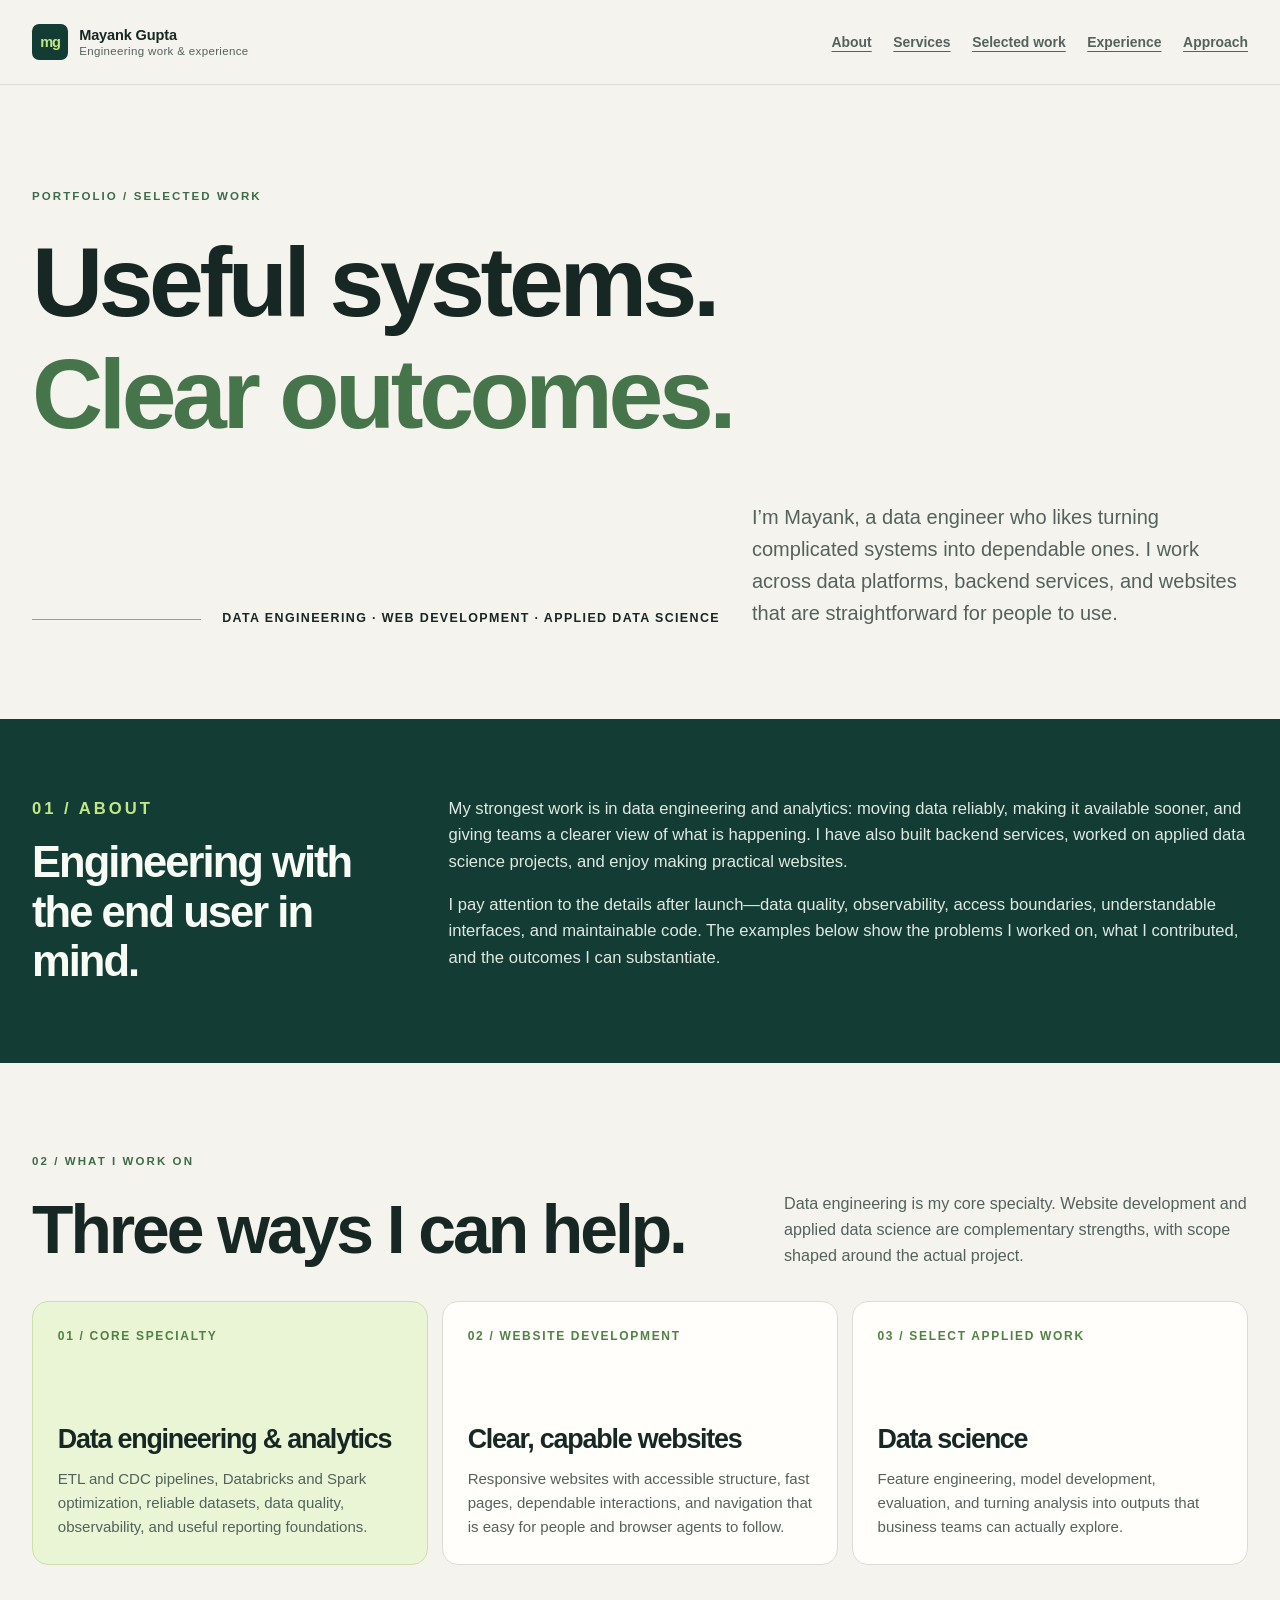
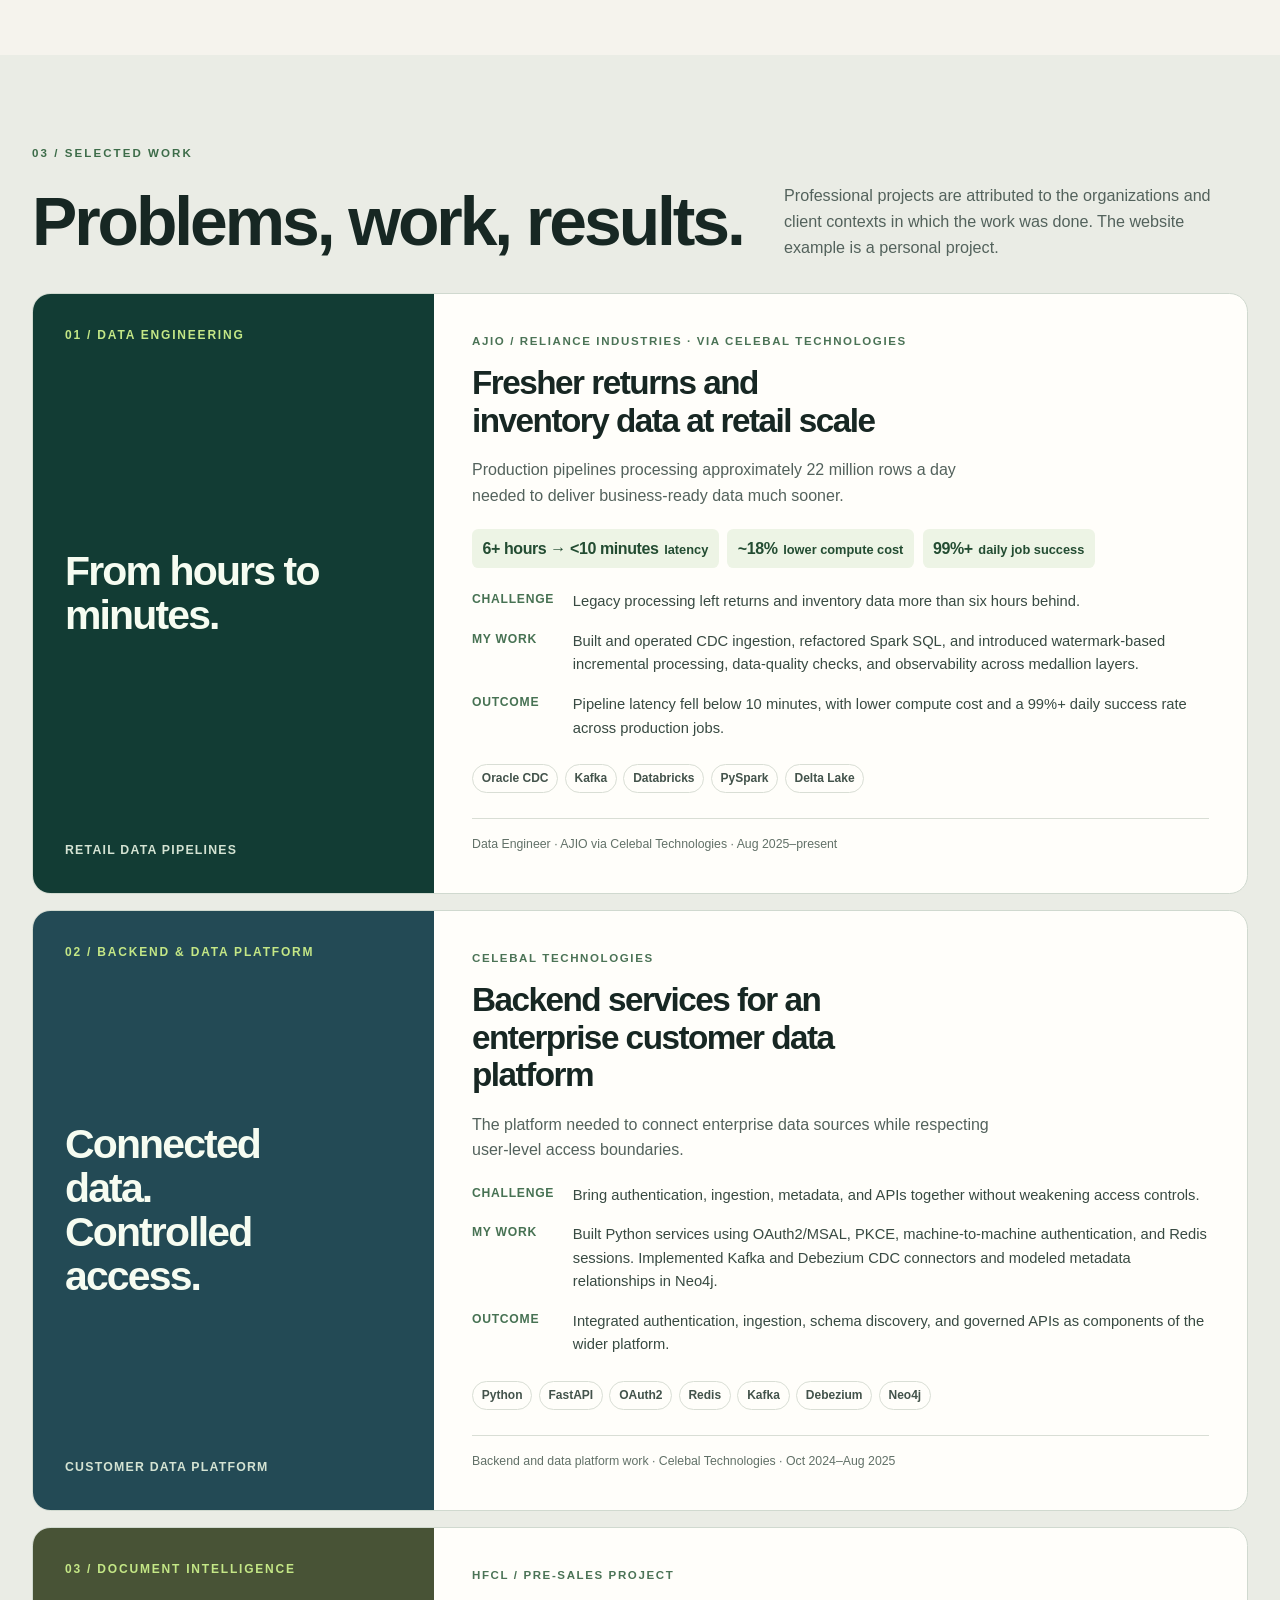
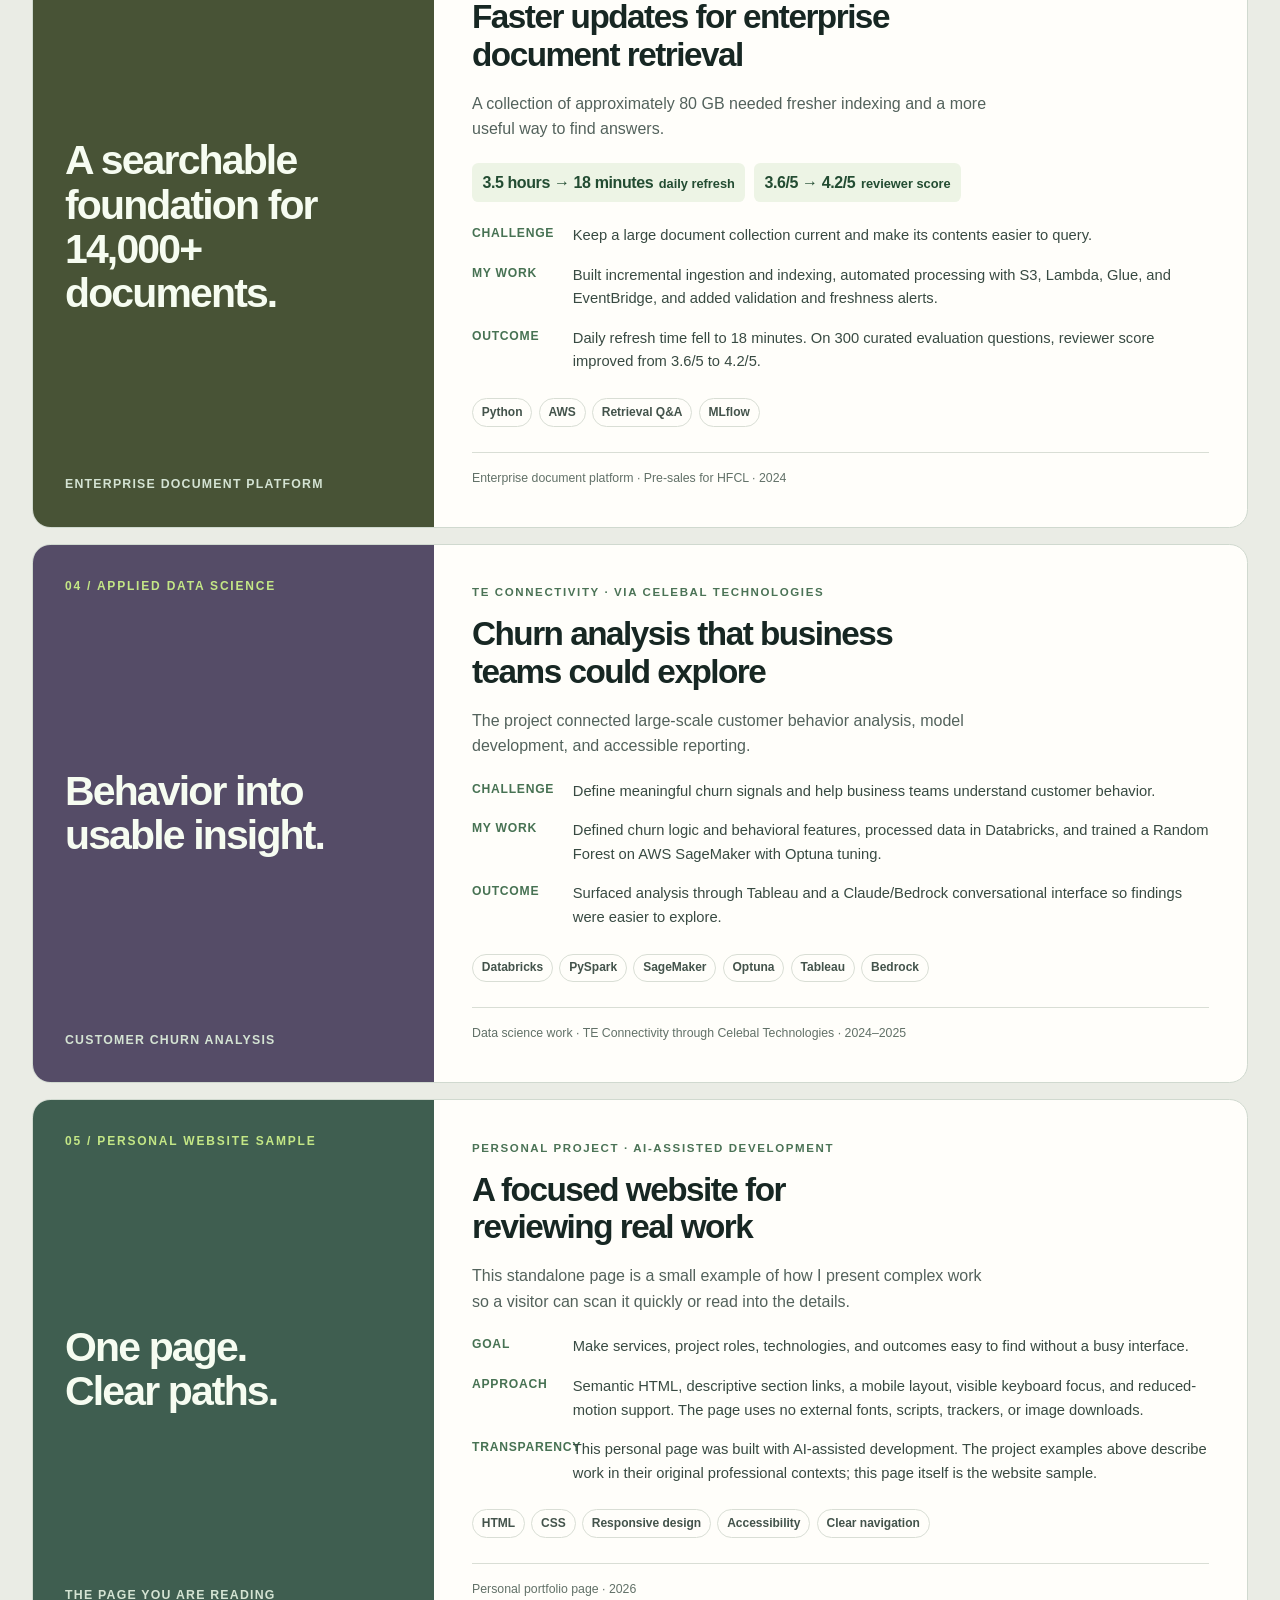
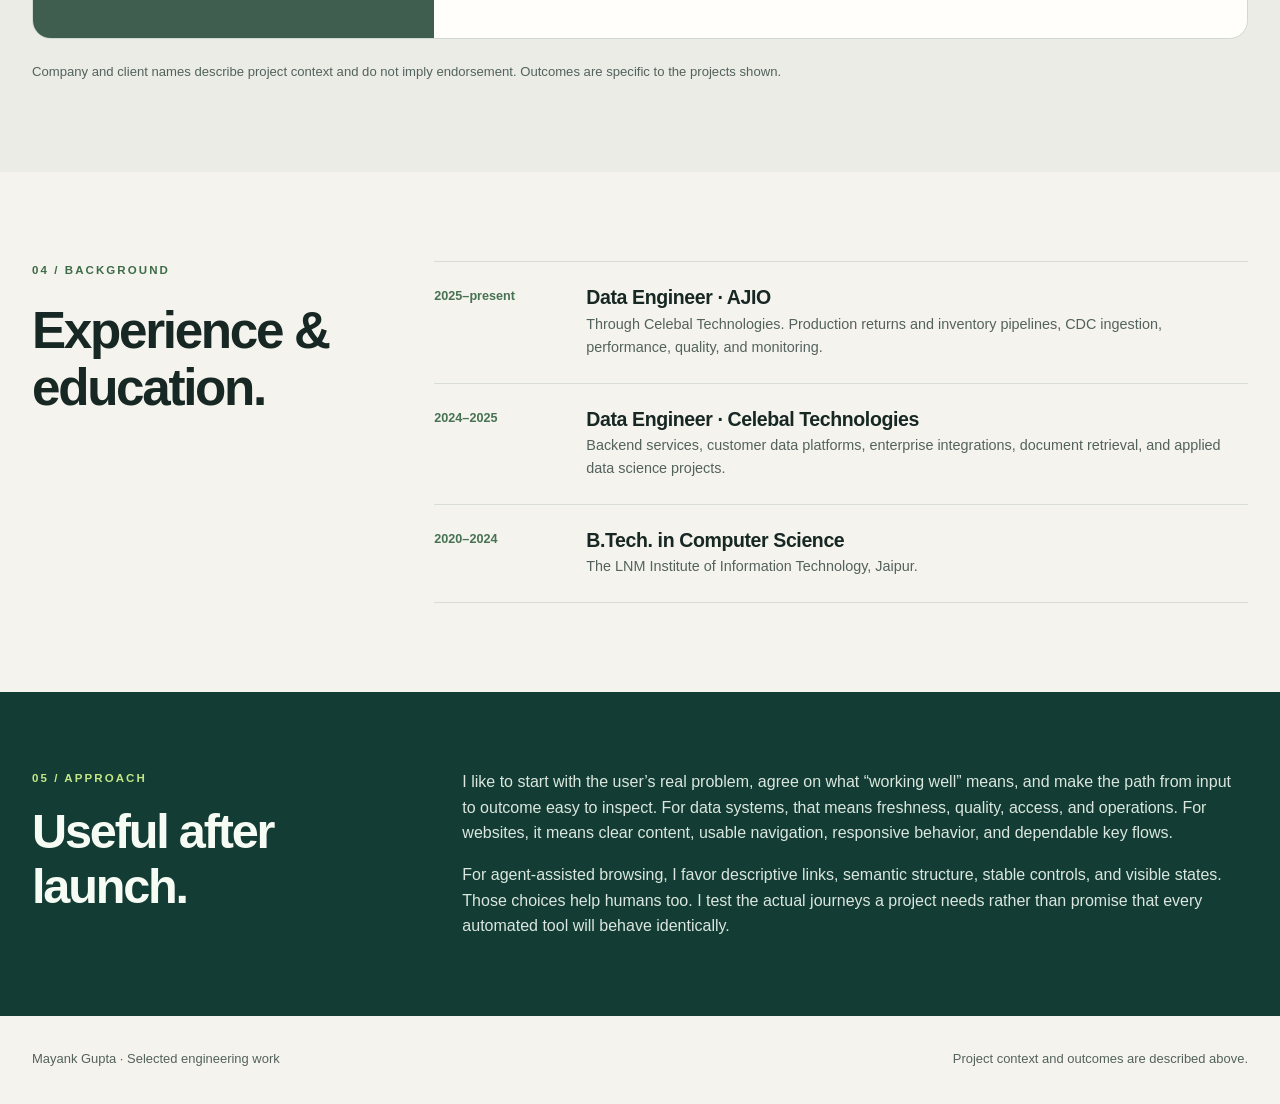
==== upwork-samples.html @ 921f652b "Add contact-free portfolio page for Upwork" ====
<!doctype html>
<html lang="en">
<head>
  <meta charset="utf-8">
  <meta name="viewport" content="width=device-width, initial-scale=1">
  <meta name="color-scheme" content="light">
  <meta name="description" content="Selected data engineering, backend, analytics, data science, and website work by Mayank Gupta. Read the project challenges, contributions, and outcomes.">
  <title>Mayank Gupta — Selected Work</title>
  <style>
    :root {
      color-scheme: light;
      --paper: #f5f3ed;
      --surface: #fffefa;
      --ink: #172723;
      --muted: #53625c;
      --line: #d9ded5;
      --dark: #123c34;
      --accent: #c4e786;
      --accent-soft: #e9f5d5;
      --measure: 76rem;
    }
    *, *::before, *::after { box-sizing: border-box; }
    html { scroll-behavior: smooth; }
    body { margin: 0; background: var(--paper); color: var(--ink); font-family: -apple-system, BlinkMacSystemFont, "Segoe UI", Arial, sans-serif; line-height: 1.6; }
    a { color: inherit; }
    a:focus-visible, summary:focus-visible { outline: 3px solid #5f8625; outline-offset: 4px; border-radius: 3px; }
    ::selection { background: var(--accent); color: var(--ink); }
    .skip-link { position: absolute; z-index: 20; left: 1rem; top: -5rem; padding: .6rem 1rem; background: var(--accent); color: var(--ink); font-weight: 700; }
    .skip-link:focus { top: 1rem; }
    .wrap { width: min(calc(100% - 3rem), var(--measure)); margin-inline: auto; }
    .site-header { border-bottom: 1px solid var(--line); background: var(--paper); }
    .header-inner { min-height: 5.25rem; display: flex; align-items: center; justify-content: space-between; gap: 1.5rem; }
    .wordmark { display: inline-flex; align-items: center; gap: .7rem; font-size: .91rem; line-height: 1.25; font-weight: 750; letter-spacing: -.01em; text-decoration: none; }
    .monogram { display: grid; place-items: center; width: 2.25rem; height: 2.25rem; border-radius: .45rem; background: var(--dark); color: var(--accent); font-size: .91rem; letter-spacing: -.08em; }
    .wordmark small { display: block; font-size: .72rem; font-weight: 500; letter-spacing: .03em; color: var(--muted); }
    nav { display: flex; flex-wrap: wrap; justify-content: flex-end; gap: .25rem 1.35rem; }
    nav a { padding: .45rem 0; color: var(--muted); font-size: .87rem; font-weight: 650; text-decoration-thickness: .07em; text-underline-offset: .3em; }
    nav a:hover { color: var(--dark); }
    .hero { padding-block: clamp(4rem, 8vw, 7.5rem) clamp(3.5rem, 7vw, 6rem); }
    .eyebrow { margin: 0 0 1.35rem; color: #3d6c49; font-size: .72rem; font-weight: 800; letter-spacing: .18em; text-transform: uppercase; }
    h1, h2, h3 { line-height: 1.13; letter-spacing: -.045em; }
    h1 { max-width: 14ch; margin: 0; font-size: clamp(3rem, 7.7vw, 6.9rem); font-weight: 760; }
    .hero h1 em { color: #47754b; font-style: normal; }
    .hero-bottom { display: grid; grid-template-columns: 1fr minmax(16rem, 31rem); align-items: end; gap: 2rem; margin-top: 3.2rem; }
    .hero-bottom p { max-width: 31rem; margin: 0; color: var(--muted); font-size: clamp(1.05rem, 1.75vw, 1.25rem); }
    .hero-index { display: flex; align-items: center; gap: 1.3rem; font-size: .78rem; font-weight: 750; letter-spacing: .11em; text-transform: uppercase; }
    .hero-index::before { content: ""; flex: 1; height: 1px; background: #92a399; }
    .profile-band { background: var(--dark); color: #f9fbf5; }
    .profile-grid { display: grid; grid-template-columns: minmax(12rem, .85fr) 2fr; gap: clamp(2rem, 6vw, 6rem); padding-block: clamp(3rem, 6vw, 5.3rem); }
    .profile-grid .eyebrow { color: var(--accent); }
    .profile-grid h2 { margin: 0; font-size: clamp(2rem, 3.4vw, 3.2rem); }
    .profile-grid p { max-width: 50rem; margin: 0 0 1rem; color: #e0e9e1; font-size: 1.04rem; }
    .profile-grid p:last-child { margin-bottom: 0; }
    .section { padding-block: clamp(4.25rem, 7vw, 7rem); }
    .section-heading { display: grid; grid-template-columns: 1fr minmax(14rem, 29rem); align-items: end; gap: 1.5rem; margin-bottom: 2rem; }
    .section-heading h2 { margin: 0; font-size: clamp(2.5rem, 5.3vw, 4.7rem); }
    .section-heading > p { margin: 0; color: var(--muted); font-size: 1.01rem; }
    .offer-grid { display: grid; grid-template-columns: repeat(3, 1fr); gap: .85rem; }
    .offer { min-height: 16.5rem; display: flex; flex-direction: column; padding: 1.55rem; border: 1px solid var(--line); border-radius: 1rem; background: var(--surface); }
    .offer:first-child { background: var(--accent-soft); border-color: #cbdfaf; }
    .offer .number { color: #518044; font-size: .75rem; font-weight: 800; letter-spacing: .14em; }
    .offer h3 { margin: auto 0 .8rem; font-size: clamp(1.45rem, 2.1vw, 2rem); }
    .offer p { margin: 0; color: var(--muted); font-size: .94rem; }
    .work-section { background: #eaece5; }
    .case-list { display: grid; gap: 1rem; }
    .case { display: grid; grid-template-columns: minmax(14rem, 33%) 1fr; overflow: hidden; border: 1px solid #d0d9cf; border-radius: 1.15rem; background: var(--surface); }
    .case-visual { min-height: 22rem; display: flex; flex-direction: column; justify-content: space-between; padding: clamp(1.35rem, 2.5vw, 2.4rem); background: var(--dark); color: #f6fcf1; }
    .case:nth-child(2) .case-visual { background: #234a55; }
    .case:nth-child(3) .case-visual { background: #485336; }
    .case:nth-child(4) .case-visual { background: #554c67; }
    .case:nth-child(5) .case-visual { background: #3f5e50; }
    .case-visual .case-no { color: var(--accent); font-size: .75rem; font-weight: 800; letter-spacing: .15em; }
    .case-visual strong { display: block; max-width: 12ch; font-size: clamp(2.05rem, 3.2vw, 3.4rem); line-height: 1.08; letter-spacing: -.045em; }
    .case-visual .visual-caption { color: #d4e3d3; font-size: .77rem; font-weight: 700; letter-spacing: .1em; text-transform: uppercase; }
    .case-body { padding: clamp(1.5rem, 3vw, 3rem); }
    .case-type { margin: 0 0 .85rem; color: #4b7356; font-size: .72rem; font-weight: 800; letter-spacing: .14em; text-transform: uppercase; }
    .case h3 { max-width: 23ch; margin: 0 0 1.1rem; font-size: clamp(1.7rem, 2.6vw, 2.55rem); }
    .case-lede { max-width: 59ch; margin: 0 0 1.3rem; color: var(--muted); font-size: 1rem; }
    .metrics { display: flex; flex-wrap: wrap; gap: .55rem; margin-bottom: 1.4rem; }
    .metric { display: inline-flex; align-items: baseline; gap: .35rem; padding: .42rem .65rem; border-radius: .4rem; background: #edf4e5; color: #234c32; font-size: .8rem; font-weight: 650; }
    .metric b { font-size: 1rem; letter-spacing: -.025em; }
    .case-facts { display: grid; gap: 1rem; margin: 0; }
    .case-facts div { display: grid; grid-template-columns: 5.5rem 1fr; gap: .8rem; }
    .case-facts dt { color: #477253; font-size: .76rem; font-weight: 800; letter-spacing: .06em; text-transform: uppercase; }
    .case-facts dd { margin: 0; color: #384a42; font-size: .92rem; }
    .tags { display: flex; flex-wrap: wrap; gap: .4rem; margin-top: 1.5rem; }
    .tags span { padding: .24rem .55rem; border: 1px solid var(--line); border-radius: 100rem; color: #43534b; font-size: .75rem; font-weight: 650; }
    .attribution { margin: 1.55rem 0 0; padding-top: 1rem; border-top: 1px solid var(--line); color: #627168; font-size: .77rem; }
    .work-note { margin: 1.4rem 0 0; color: var(--muted); font-size: .82rem; }
    .experience { display: grid; grid-template-columns: minmax(14rem, .8fr) 2fr; gap: clamp(2rem, 6vw, 6rem); }
    .experience h2 { margin: 0; font-size: clamp(2.4rem, 4vw, 4rem); }
    .timeline { border-top: 1px solid var(--line); }
    .role { display: grid; grid-template-columns: 8.5rem 1fr; gap: 1rem; padding: 1.5rem 0; border-bottom: 1px solid var(--line); }
    .role time { color: #477253; font-size: .79rem; font-weight: 800; }
    .role h3 { margin: 0 0 .25rem; font-size: 1.22rem; letter-spacing: -.02em; }
    .role p { margin: 0; color: var(--muted); font-size: .9rem; }
    .method-band { padding-block: clamp(3.4rem, 6vw, 5rem); background: var(--dark); color: #f6fbf4; }
    .method-grid { display: grid; grid-template-columns: minmax(14rem, .9fr) 2fr; gap: clamp(2rem, 6vw, 6rem); }
    .method-band .eyebrow { color: var(--accent); }
    .method-band h2 { margin: 0; font-size: clamp(2.25rem, 3.8vw, 3.7rem); }
    .method-band p { margin: 0 0 1rem; color: #dbe7de; }
    .method-band p:last-child { margin-bottom: 0; }
    footer { padding-block: 2.1rem; color: var(--muted); font-size: .81rem; }
    .footer-inner { display: flex; flex-wrap: wrap; justify-content: space-between; gap: .6rem 2rem; }
    footer p { margin: 0; }
    @media (max-width: 760px) {
      .header-inner { padding-block: 1rem; align-items: flex-start; flex-direction: column; }
      nav { justify-content: flex-start; }
      .hero-bottom, .profile-grid, .section-heading, .experience, .method-grid { grid-template-columns: 1fr; }
      .hero-bottom { margin-top: 2rem; }
      .hero-index { order: 2; }
      .offer-grid { grid-template-columns: 1fr; }
      .offer { min-height: 12rem; }
      .case { grid-template-columns: 1fr; }
      .case-visual { min-height: 13rem; }
      .case-visual strong { max-width: 20ch; }
    }
    @media (max-width: 430px) {
      .wrap { width: min(calc(100% - 2rem), var(--measure)); }
      .case-facts div, .role { grid-template-columns: 1fr; gap: .2rem; }
    }
    @media (prefers-reduced-motion: reduce) { html { scroll-behavior: auto; } }
  </style>
</head>
<body>
  <a class="skip-link" href="#main">Skip to content</a>
  <header class="site-header">
    <div class="wrap header-inner">
      <a class="wordmark" href="#top" aria-label="Mayank Gupta, top of page"><span class="monogram" aria-hidden="true">mg</span><span>Mayank Gupta<small>Engineering work &amp; experience</small></span></a>
      <nav aria-label="Page sections">
        <a href="#about">About</a>
        <a href="#services">Services</a>
        <a href="#work">Selected work</a>
        <a href="#experience">Experience</a>
        <a href="#approach">Approach</a>
      </nav>
    </div>
  </header>

  <main id="main">
    <section class="hero wrap" id="top" aria-labelledby="page-title">
      <p class="eyebrow">Portfolio / selected work</p>
      <h1 id="page-title">Useful systems.<br><em>Clear outcomes.</em></h1>
      <div class="hero-bottom">
        <div class="hero-index">Data engineering · Web development · Applied data science</div>
        <p>I’m Mayank, a data engineer who likes turning complicated systems into dependable ones. I work across data platforms, backend services, and websites that are straightforward for people to use.</p>
      </div>
    </section>

    <section class="profile-band" id="about" aria-labelledby="about-title">
      <div class="wrap profile-grid">
        <div><p class="eyebrow">01 / About</p><h2 id="about-title">Engineering with the end user in mind.</h2></div>
        <div>
          <p>My strongest work is in data engineering and analytics: moving data reliably, making it available sooner, and giving teams a clearer view of what is happening. I have also built backend services, worked on applied data science projects, and enjoy making practical websites.</p>
          <p>I pay attention to the details after launch—data quality, observability, access boundaries, understandable interfaces, and maintainable code. The examples below show the problems I worked on, what I contributed, and the outcomes I can substantiate.</p>
        </div>
      </div>
    </section>

    <section class="section wrap" id="services" aria-labelledby="services-title">
      <div class="section-heading">
        <div><p class="eyebrow">02 / What I work on</p><h2 id="services-title">Three ways I can help.</h2></div>
        <p>Data engineering is my core specialty. Website development and applied data science are complementary strengths, with scope shaped around the actual project.</p>
      </div>
      <div class="offer-grid">
        <article class="offer"><span class="number">01 / CORE SPECIALTY</span><h3>Data engineering &amp; analytics</h3><p>ETL and CDC pipelines, Databricks and Spark optimization, reliable datasets, data quality, observability, and useful reporting foundations.</p></article>
        <article class="offer"><span class="number">02 / WEBSITE DEVELOPMENT</span><h3>Clear, capable websites</h3><p>Responsive websites with accessible structure, fast pages, dependable interactions, and navigation that is easy for people and browser agents to follow.</p></article>
        <article class="offer"><span class="number">03 / SELECT APPLIED WORK</span><h3>Data science</h3><p>Feature engineering, model development, evaluation, and turning analysis into outputs that business teams can actually explore.</p></article>
      </div>
    </section>

    <section class="section work-section" id="work" aria-labelledby="work-title">
      <div class="wrap">
        <div class="section-heading"><div><p class="eyebrow">03 / Selected work</p><h2 id="work-title">Problems, work, results.</h2></div><p>Professional projects are attributed to the organizations and client contexts in which the work was done. The website example is a personal project.</p></div>
        <div class="case-list">
          <article class="case" aria-labelledby="retail-title">
            <div class="case-visual"><span class="case-no">01 / DATA ENGINEERING</span><strong>From hours to minutes.</strong><span class="visual-caption">Retail data pipelines</span></div>
            <div class="case-body">
              <p class="case-type">AJIO / Reliance Industries · via Celebal Technologies</p>
              <h3 id="retail-title">Fresher returns and inventory data at retail scale</h3>
              <p class="case-lede">Production pipelines processing approximately 22 million rows a day needed to deliver business-ready data much sooner.</p>
              <div class="metrics" aria-label="Reported project outcomes"><span class="metric"><b>6+ hours → &lt;10 minutes</b> latency</span><span class="metric"><b>~18%</b> lower compute cost</span><span class="metric"><b>99%+</b> daily job success</span></div>
              <dl class="case-facts">
                <div><dt>Challenge</dt><dd>Legacy processing left returns and inventory data more than six hours behind.</dd></div>
                <div><dt>My work</dt><dd>Built and operated CDC ingestion, refactored Spark SQL, and introduced watermark-based incremental processing, data-quality checks, and observability across medallion layers.</dd></div>
                <div><dt>Outcome</dt><dd>Pipeline latency fell below 10 minutes, with lower compute cost and a 99%+ daily success rate across production jobs.</dd></div>
              </dl>
              <div class="tags" aria-label="Technologies"><span>Oracle CDC</span><span>Kafka</span><span>Databricks</span><span>PySpark</span><span>Delta Lake</span></div>
              <p class="attribution">Data Engineer · AJIO via Celebal Technologies · Aug 2025–present</p>
            </div>
          </article>

          <article class="case" aria-labelledby="cdp-title">
            <div class="case-visual"><span class="case-no">02 / BACKEND &amp; DATA PLATFORM</span><strong>Connected data. Controlled access.</strong><span class="visual-caption">Customer data platform</span></div>
            <div class="case-body">
              <p class="case-type">Celebal Technologies</p>
              <h3 id="cdp-title">Backend services for an enterprise customer data platform</h3>
              <p class="case-lede">The platform needed to connect enterprise data sources while respecting user-level access boundaries.</p>
              <dl class="case-facts">
                <div><dt>Challenge</dt><dd>Bring authentication, ingestion, metadata, and APIs together without weakening access controls.</dd></div>
                <div><dt>My work</dt><dd>Built Python services using OAuth2/MSAL, PKCE, machine-to-machine authentication, and Redis sessions. Implemented Kafka and Debezium CDC connectors and modeled metadata relationships in Neo4j.</dd></div>
                <div><dt>Outcome</dt><dd>Integrated authentication, ingestion, schema discovery, and governed APIs as components of the wider platform.</dd></div>
              </dl>
              <div class="tags" aria-label="Technologies"><span>Python</span><span>FastAPI</span><span>OAuth2</span><span>Redis</span><span>Kafka</span><span>Debezium</span><span>Neo4j</span></div>
              <p class="attribution">Backend and data platform work · Celebal Technologies · Oct 2024–Aug 2025</p>
            </div>
          </article>

          <article class="case" aria-labelledby="docs-title">
            <div class="case-visual"><span class="case-no">03 / DOCUMENT INTELLIGENCE</span><strong>A searchable foundation for 14,000+ documents.</strong><span class="visual-caption">Enterprise document platform</span></div>
            <div class="case-body">
              <p class="case-type">HFCL / pre-sales project</p>
              <h3 id="docs-title">Faster updates for enterprise document retrieval</h3>
              <p class="case-lede">A collection of approximately 80 GB needed fresher indexing and a more useful way to find answers.</p>
              <div class="metrics" aria-label="Reported project outcomes"><span class="metric"><b>3.5 hours → 18 minutes</b> daily refresh</span><span class="metric"><b>3.6/5 → 4.2/5</b> reviewer score</span></div>
              <dl class="case-facts">
                <div><dt>Challenge</dt><dd>Keep a large document collection current and make its contents easier to query.</dd></div>
                <div><dt>My work</dt><dd>Built incremental ingestion and indexing, automated processing with S3, Lambda, Glue, and EventBridge, and added validation and freshness alerts.</dd></div>
                <div><dt>Outcome</dt><dd>Daily refresh time fell to 18 minutes. On 300 curated evaluation questions, reviewer score improved from 3.6/5 to 4.2/5.</dd></div>
              </dl>
              <div class="tags" aria-label="Technologies"><span>Python</span><span>AWS</span><span>Retrieval Q&amp;A</span><span>MLflow</span></div>
              <p class="attribution">Enterprise document platform · Pre-sales for HFCL · 2024</p>
            </div>
          </article>

          <article class="case" aria-labelledby="churn-title">
            <div class="case-visual"><span class="case-no">04 / APPLIED DATA SCIENCE</span><strong>Behavior into usable insight.</strong><span class="visual-caption">Customer churn analysis</span></div>
            <div class="case-body">
              <p class="case-type">TE Connectivity · via Celebal Technologies</p>
              <h3 id="churn-title">Churn analysis that business teams could explore</h3>
              <p class="case-lede">The project connected large-scale customer behavior analysis, model development, and accessible reporting.</p>
              <dl class="case-facts">
                <div><dt>Challenge</dt><dd>Define meaningful churn signals and help business teams understand customer behavior.</dd></div>
                <div><dt>My work</dt><dd>Defined churn logic and behavioral features, processed data in Databricks, and trained a Random Forest on AWS SageMaker with Optuna tuning.</dd></div>
                <div><dt>Outcome</dt><dd>Surfaced analysis through Tableau and a Claude/Bedrock conversational interface so findings were easier to explore.</dd></div>
              </dl>
              <div class="tags" aria-label="Technologies"><span>Databricks</span><span>PySpark</span><span>SageMaker</span><span>Optuna</span><span>Tableau</span><span>Bedrock</span></div>
              <p class="attribution">Data science work · TE Connectivity through Celebal Technologies · 2024–2025</p>
            </div>
          </article>

          <article class="case" aria-labelledby="site-title">
            <div class="case-visual"><span class="case-no">05 / PERSONAL WEBSITE SAMPLE</span><strong>One page. Clear paths.</strong><span class="visual-caption">The page you are reading</span></div>
            <div class="case-body">
              <p class="case-type">Personal project · AI-assisted development</p>
              <h3 id="site-title">A focused website for reviewing real work</h3>
              <p class="case-lede">This standalone page is a small example of how I present complex work so a visitor can scan it quickly or read into the details.</p>
              <dl class="case-facts">
                <div><dt>Goal</dt><dd>Make services, project roles, technologies, and outcomes easy to find without a busy interface.</dd></div>
                <div><dt>Approach</dt><dd>Semantic HTML, descriptive section links, a mobile layout, visible keyboard focus, and reduced-motion support. The page uses no external fonts, scripts, trackers, or image downloads.</dd></div>
                <div><dt>Transparency</dt><dd>This personal page was built with AI-assisted development. The project examples above describe work in their original professional contexts; this page itself is the website sample.</dd></div>
              </dl>
              <div class="tags" aria-label="Technologies and practices"><span>HTML</span><span>CSS</span><span>Responsive design</span><span>Accessibility</span><span>Clear navigation</span></div>
              <p class="attribution">Personal portfolio page · 2026</p>
            </div>
          </article>
        </div>
        <p class="work-note">Company and client names describe project context and do not imply endorsement. Outcomes are specific to the projects shown.</p>
      </div>
    </section>

    <section class="section wrap experience" id="experience" aria-labelledby="experience-title">
      <div><p class="eyebrow">04 / Background</p><h2 id="experience-title">Experience &amp; education.</h2></div>
      <div class="timeline">
        <article class="role"><time datetime="2025-08">2025–present</time><div><h3>Data Engineer · AJIO</h3><p>Through Celebal Technologies. Production returns and inventory pipelines, CDC ingestion, performance, quality, and monitoring.</p></div></article>
        <article class="role"><time datetime="2024-10">2024–2025</time><div><h3>Data Engineer · Celebal Technologies</h3><p>Backend services, customer data platforms, enterprise integrations, document retrieval, and applied data science projects.</p></div></article>
        <article class="role"><time datetime="2020">2020–2024</time><div><h3>B.Tech. in Computer Science</h3><p>The LNM Institute of Information Technology, Jaipur.</p></div></article>
      </div>
    </section>

    <section class="method-band" id="approach" aria-labelledby="approach-title">
      <div class="wrap method-grid">
        <div><p class="eyebrow">05 / Approach</p><h2 id="approach-title">Useful after launch.</h2></div>
        <div><p>I like to start with the user’s real problem, agree on what “working well” means, and make the path from input to outcome easy to inspect. For data systems, that means freshness, quality, access, and operations. For websites, it means clear content, usable navigation, responsive behavior, and dependable key flows.</p><p>For agent-assisted browsing, I favor descriptive links, semantic structure, stable controls, and visible states. Those choices help humans too. I test the actual journeys a project needs rather than promise that every automated tool will behave identically.</p></div>
      </div>
    </section>
  </main>

  <footer><div class="wrap footer-inner"><p>Mayank Gupta · Selected engineering work</p><p>Project context and outcomes are described above.</p></div></footer>
</body>
</html>
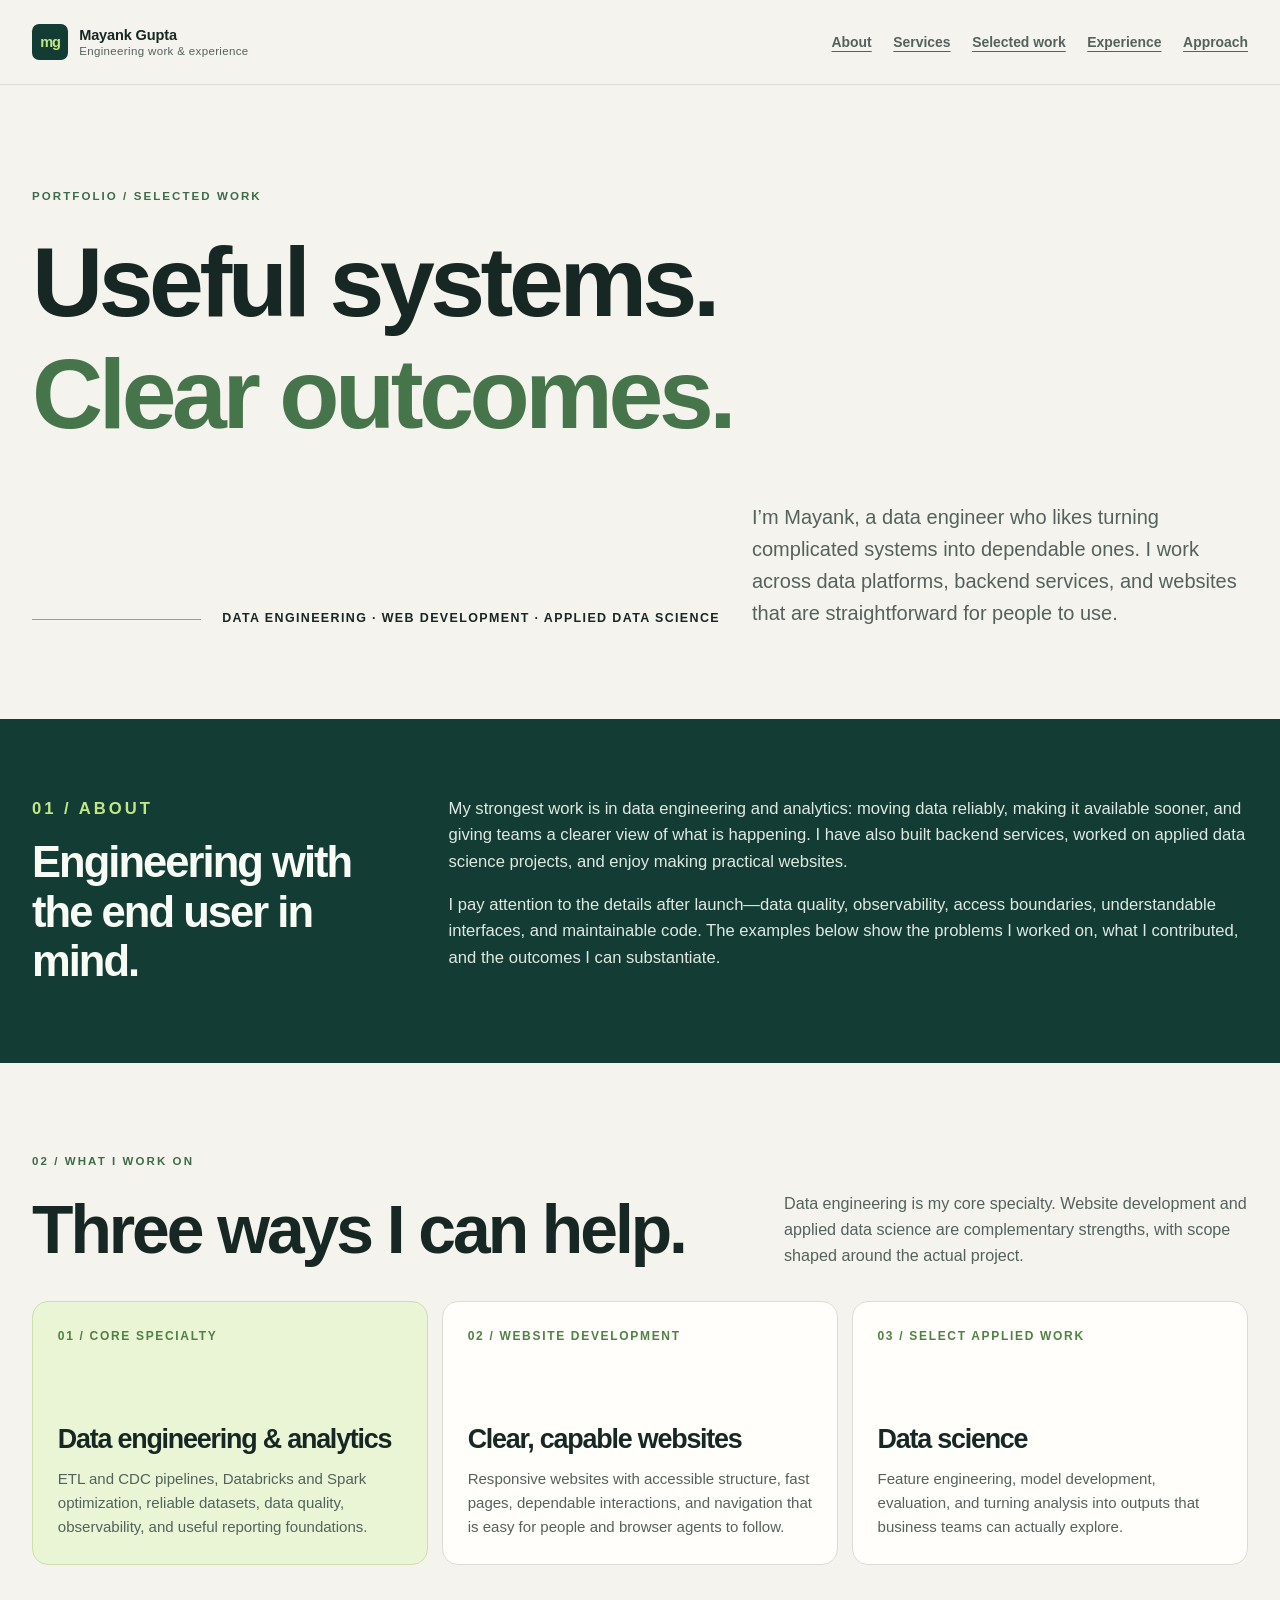
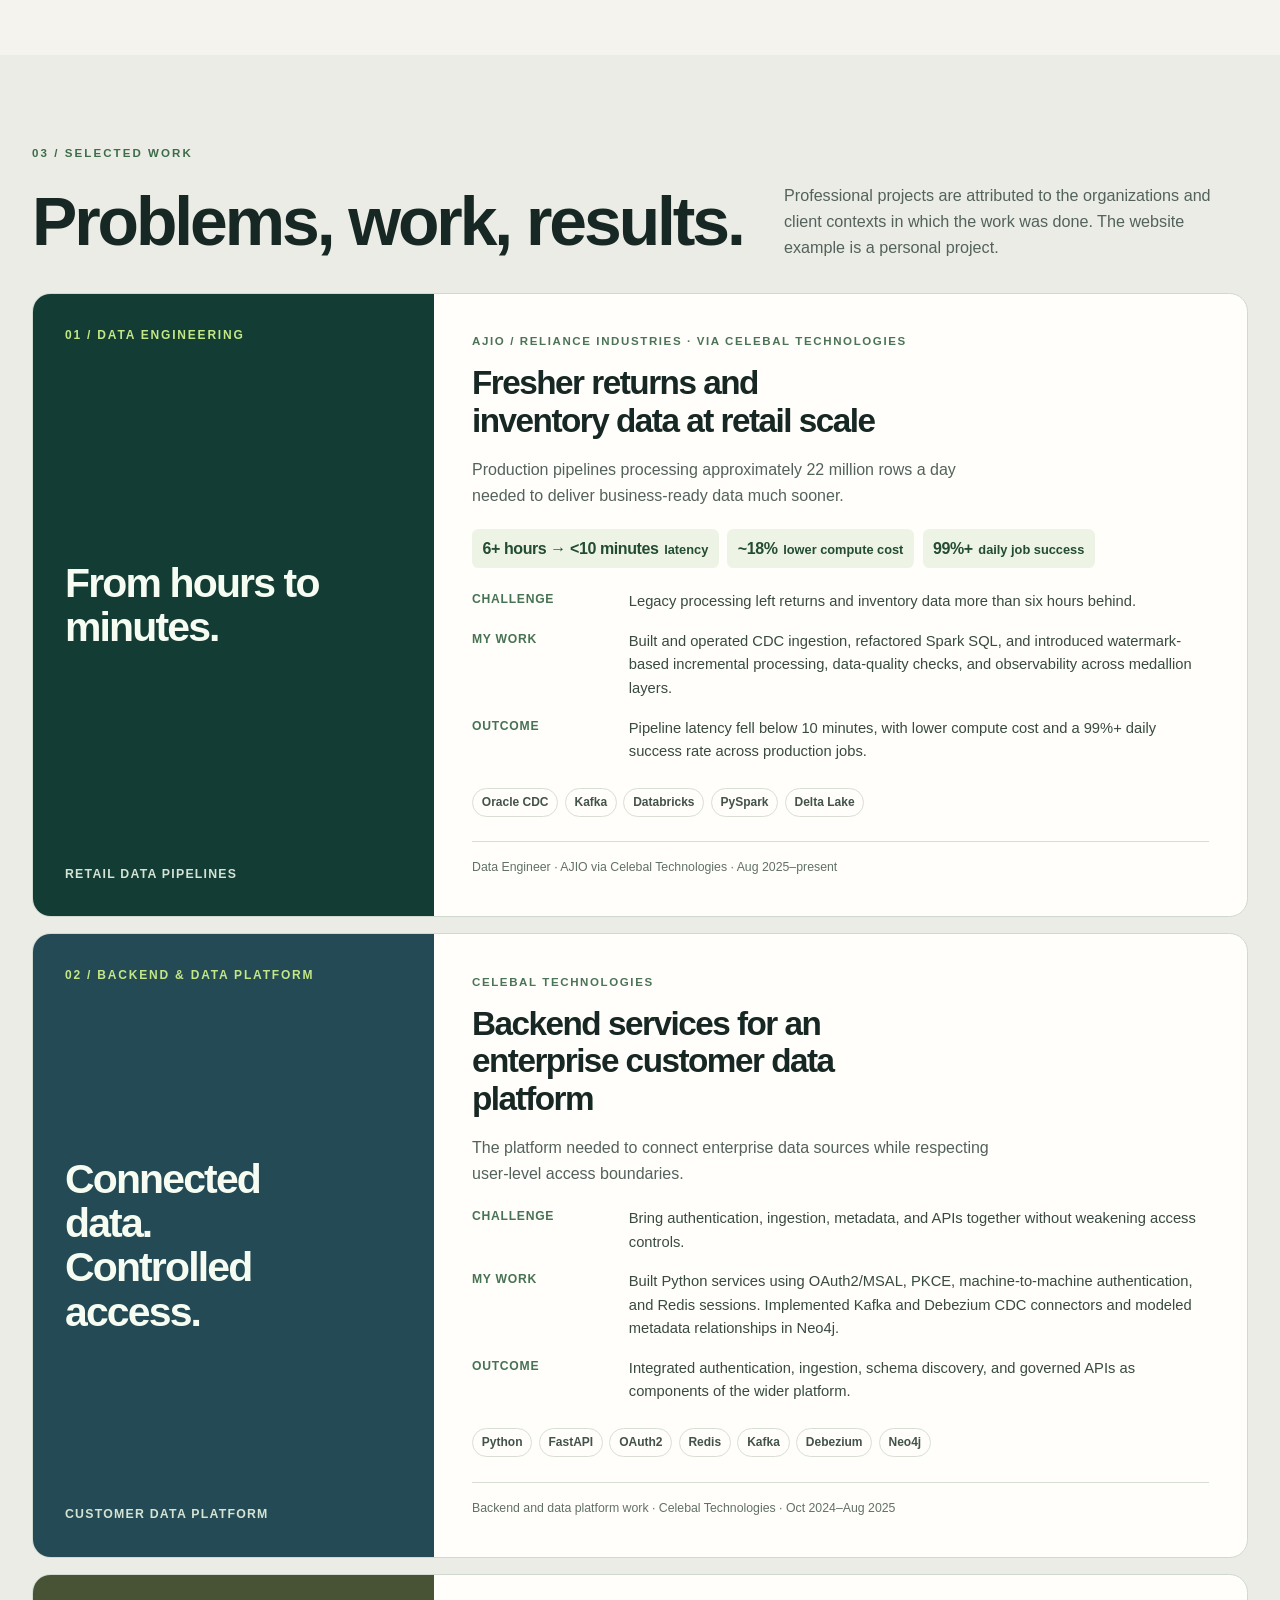
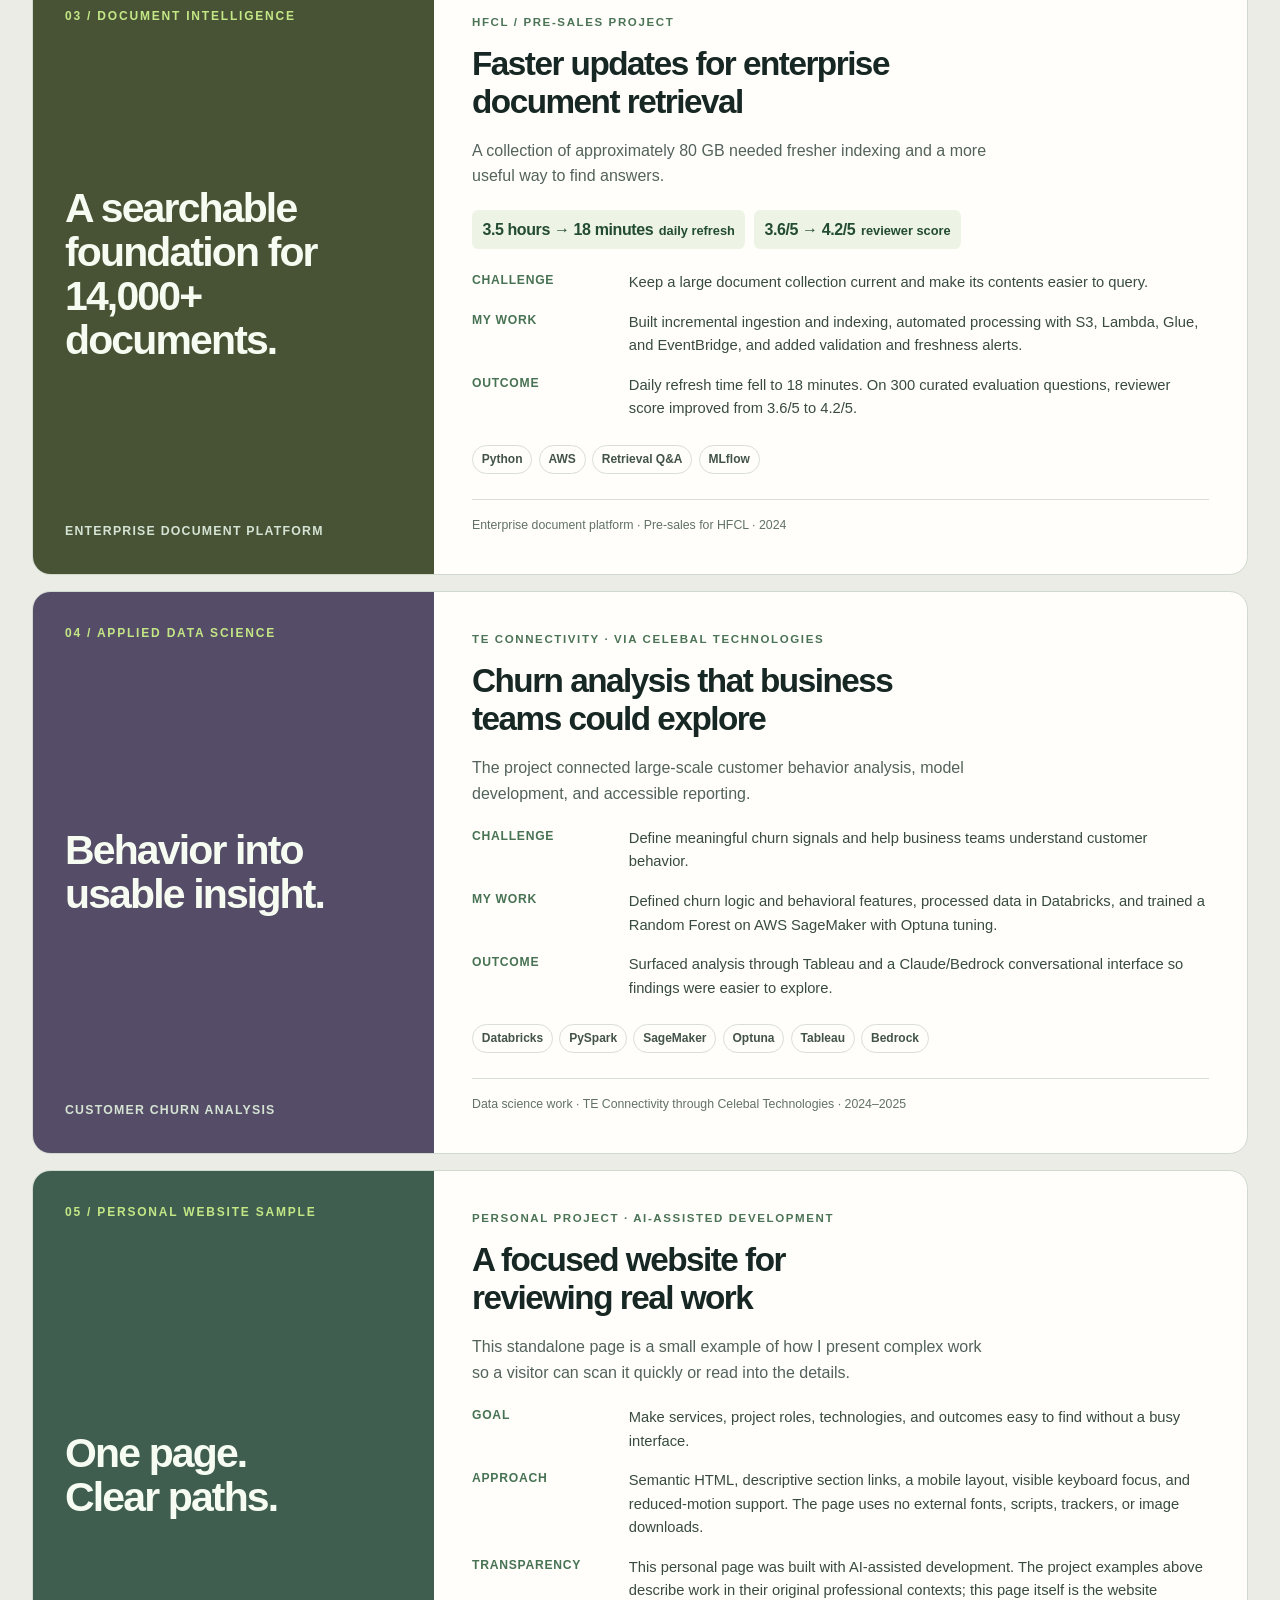
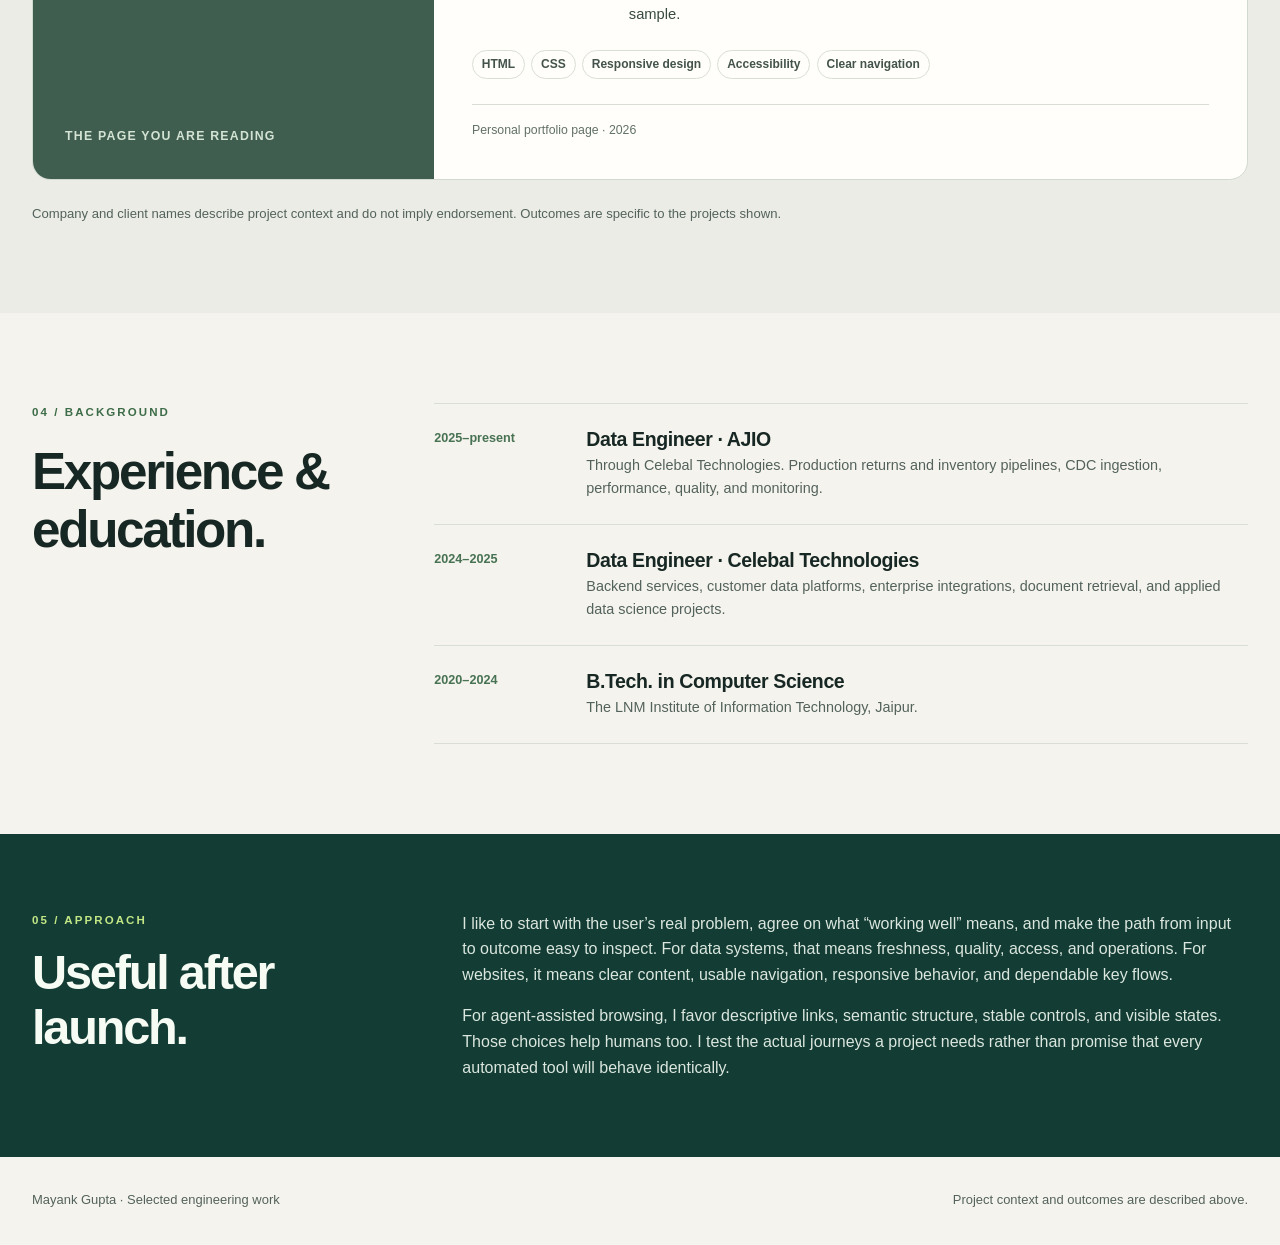
==== commit bf7b1588: "Fix portfolio fact label overlap" ====
--- a/upwork-samples.html
+++ b/upwork-samples.html
@@ -80,7 +80,7 @@
     .metric { display: inline-flex; align-items: baseline; gap: .35rem; padding: .42rem .65rem; border-radius: .4rem; background: #edf4e5; color: #234c32; font-size: .8rem; font-weight: 650; }
     .metric b { font-size: 1rem; letter-spacing: -.025em; }
     .case-facts { display: grid; gap: 1rem; margin: 0; }
-    .case-facts div { display: grid; grid-template-columns: 5.5rem 1fr; gap: .8rem; }
+    .case-facts div { display: grid; grid-template-columns: 9rem minmax(0, 1fr); gap: .8rem; }
     .case-facts dt { color: #477253; font-size: .76rem; font-weight: 800; letter-spacing: .06em; text-transform: uppercase; }
     .case-facts dd { margin: 0; color: #384a42; font-size: .92rem; }
     .tags { display: flex; flex-wrap: wrap; gap: .4rem; margin-top: 1.5rem; }
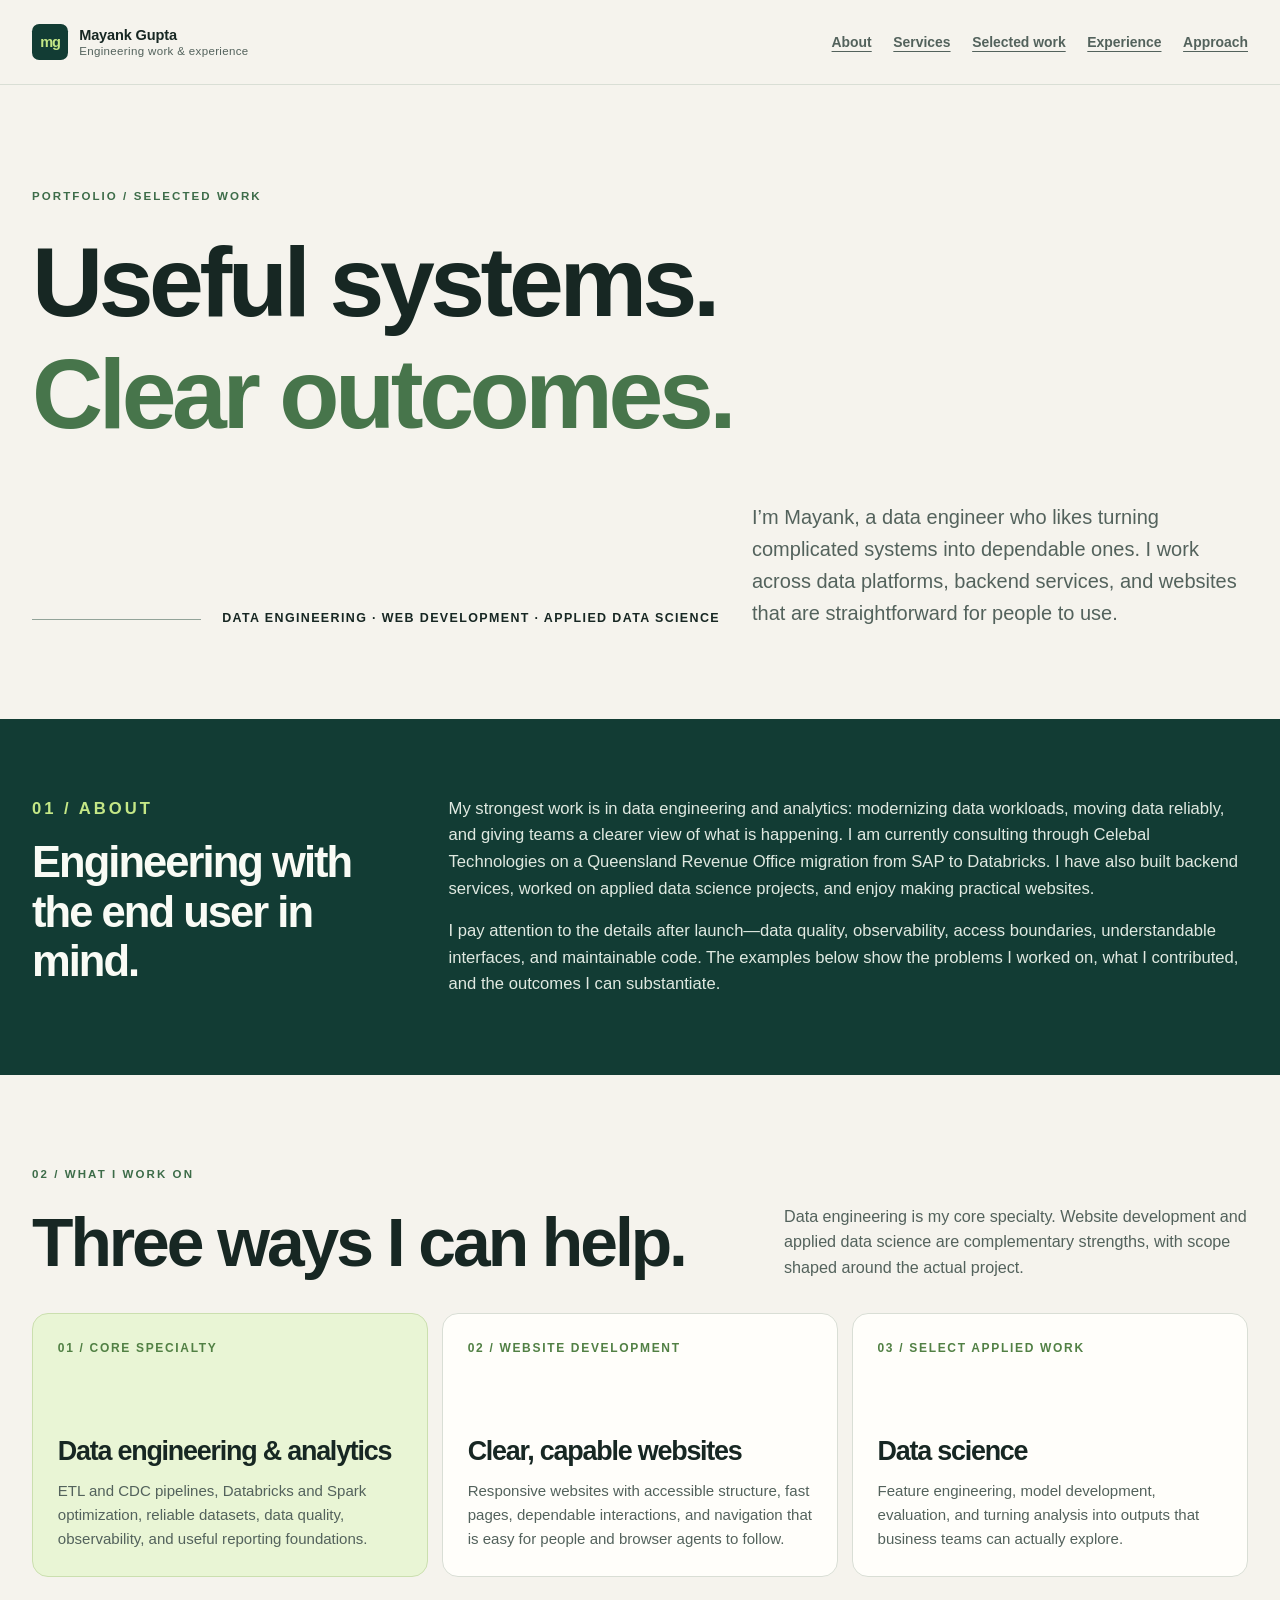
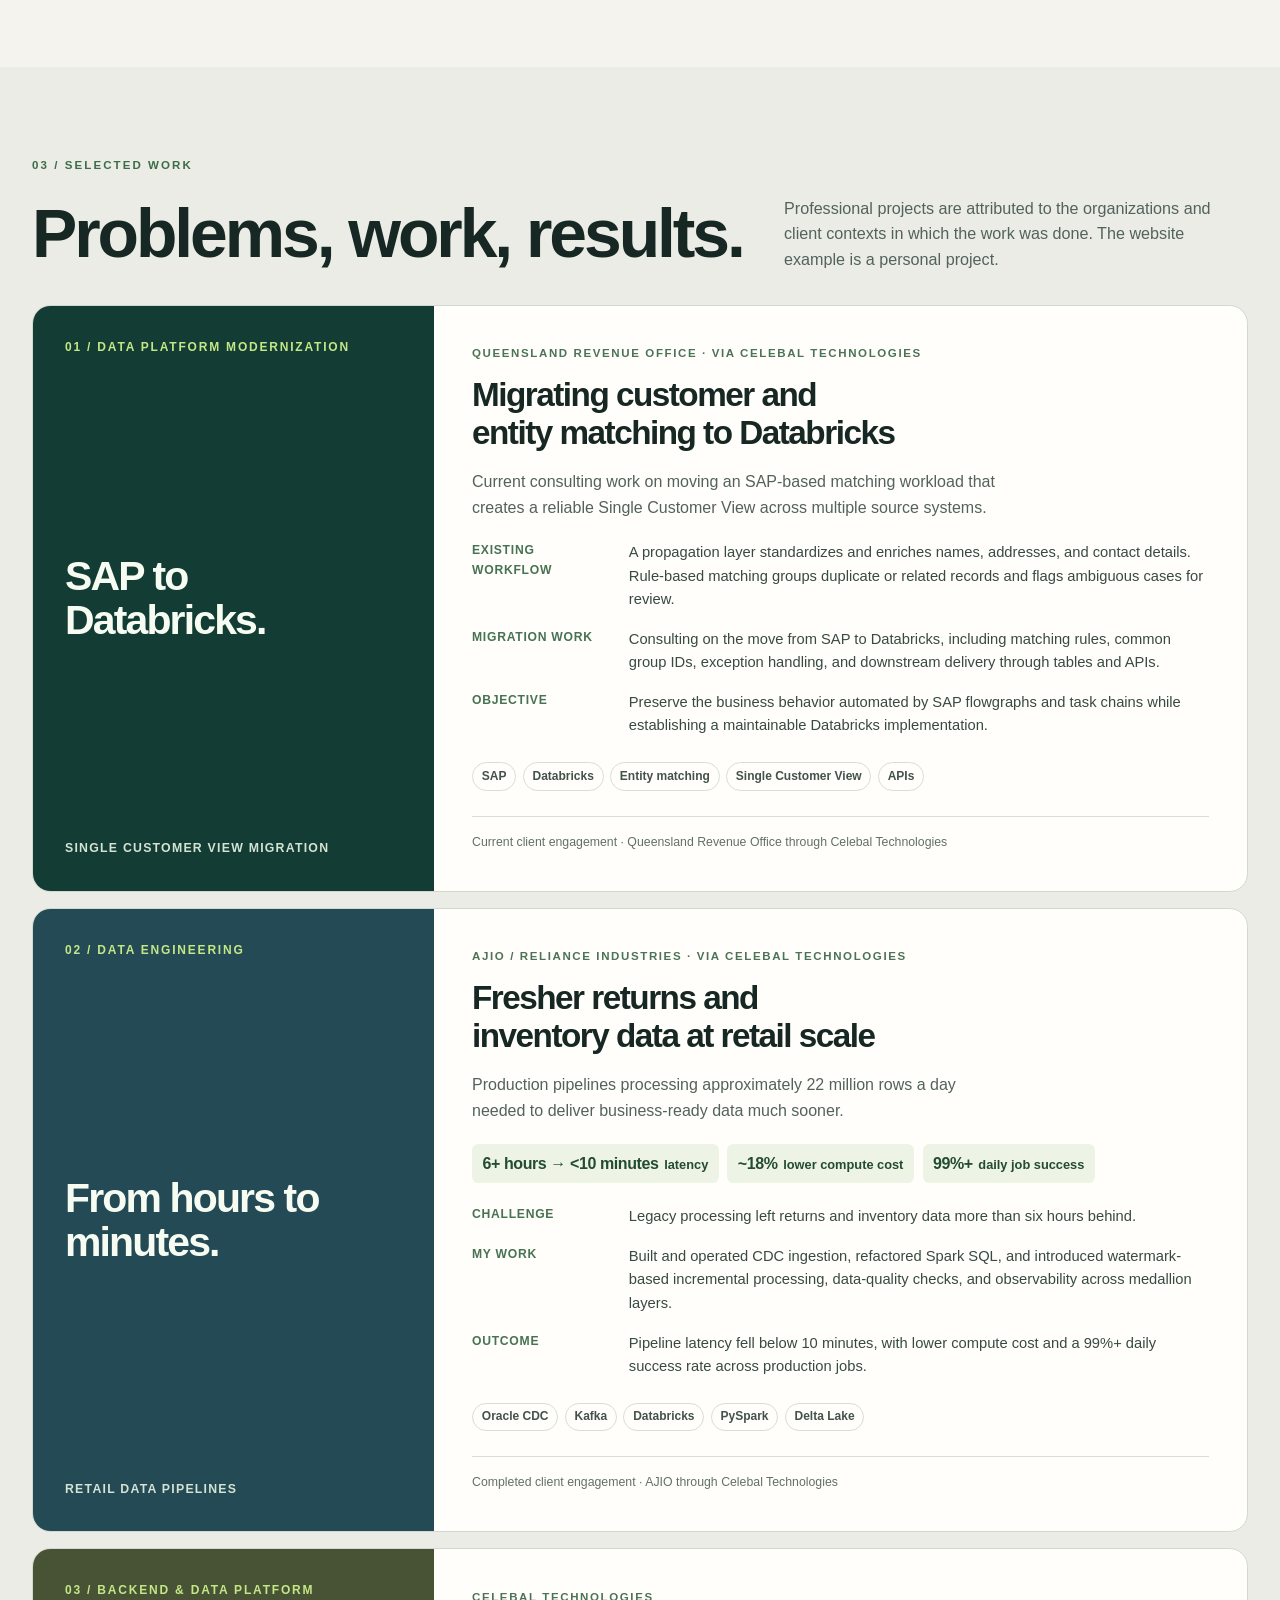
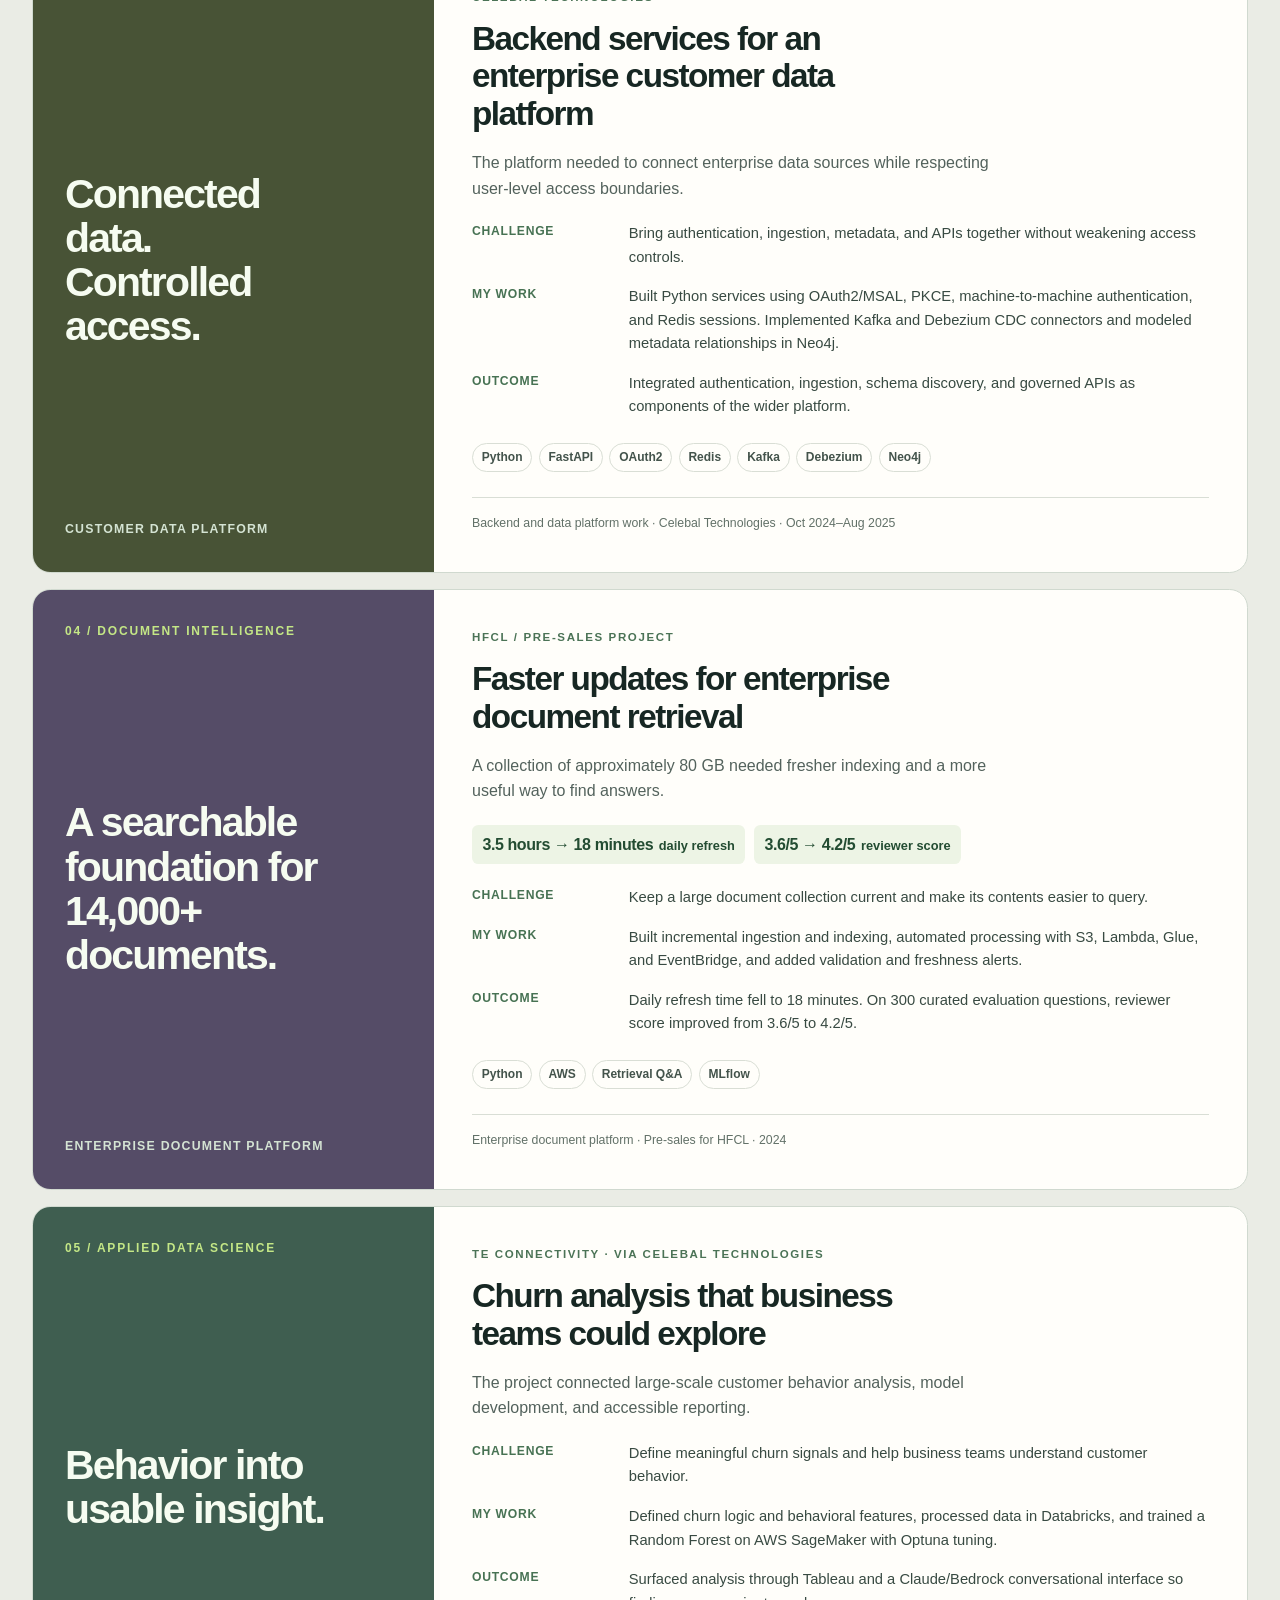
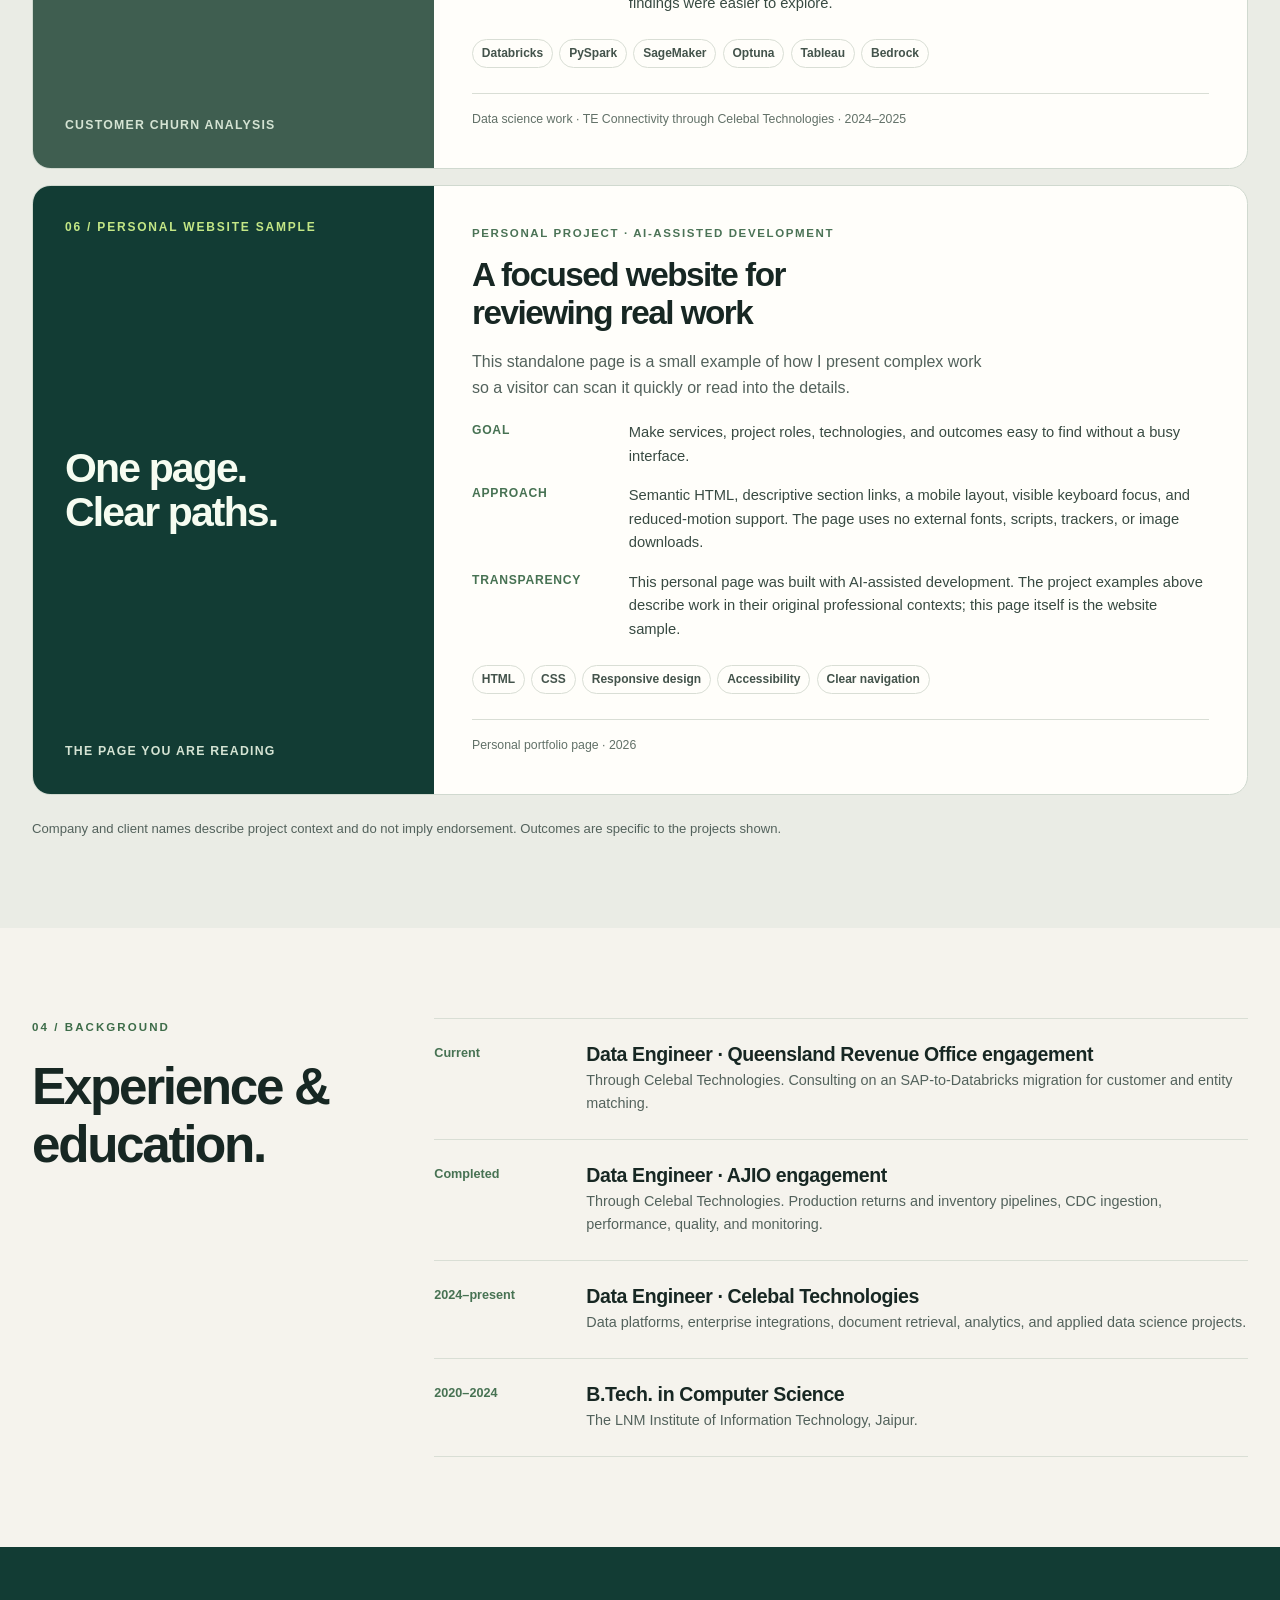
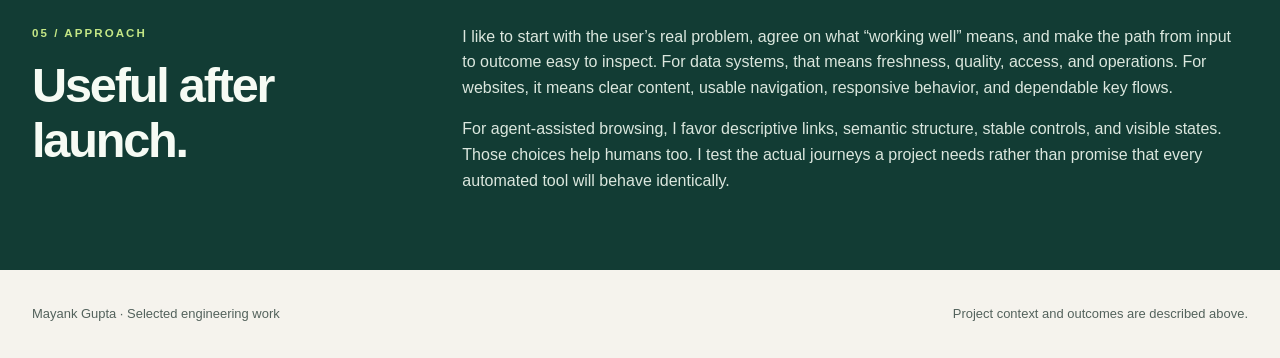
==== commit a019a7ef: "Update portfolio with current QRO engagement" ====
--- a/upwork-samples.html
+++ b/upwork-samples.html
@@ -5,6 +5,7 @@
   <meta name="viewport" content="width=device-width, initial-scale=1">
   <meta name="color-scheme" content="light">
   <meta name="description" content="Selected data engineering, backend, analytics, data science, and website work by Mayank Gupta. Read the project challenges, contributions, and outcomes.">
+  <link rel="icon" type="image/svg+xml" href="assets/favicon.svg">
   <title>Mayank Gupta — Selected Work</title>
   <style>
     :root {
@@ -151,7 +152,7 @@
       <div class="wrap profile-grid">
         <div><p class="eyebrow">01 / About</p><h2 id="about-title">Engineering with the end user in mind.</h2></div>
         <div>
-          <p>My strongest work is in data engineering and analytics: moving data reliably, making it available sooner, and giving teams a clearer view of what is happening. I have also built backend services, worked on applied data science projects, and enjoy making practical websites.</p>
+          <p>My strongest work is in data engineering and analytics: modernizing data workloads, moving data reliably, and giving teams a clearer view of what is happening. I am currently consulting through Celebal Technologies on a Queensland Revenue Office migration from SAP to Databricks. I have also built backend services, worked on applied data science projects, and enjoy making practical websites.</p>
           <p>I pay attention to the details after launch—data quality, observability, access boundaries, understandable interfaces, and maintainable code. The examples below show the problems I worked on, what I contributed, and the outcomes I can substantiate.</p>
         </div>
       </div>
@@ -173,8 +174,24 @@
       <div class="wrap">
         <div class="section-heading"><div><p class="eyebrow">03 / Selected work</p><h2 id="work-title">Problems, work, results.</h2></div><p>Professional projects are attributed to the organizations and client contexts in which the work was done. The website example is a personal project.</p></div>
         <div class="case-list">
+          <article class="case" aria-labelledby="qro-title">
+            <div class="case-visual"><span class="case-no">01 / DATA PLATFORM MODERNIZATION</span><strong>SAP to Databricks.</strong><span class="visual-caption">Single Customer View migration</span></div>
+            <div class="case-body">
+              <p class="case-type">Queensland Revenue Office · via Celebal Technologies</p>
+              <h3 id="qro-title">Migrating customer and entity matching to Databricks</h3>
+              <p class="case-lede">Current consulting work on moving an SAP-based matching workload that creates a reliable Single Customer View across multiple source systems.</p>
+              <dl class="case-facts">
+                <div><dt>Existing workflow</dt><dd>A propagation layer standardizes and enriches names, addresses, and contact details. Rule-based matching groups duplicate or related records and flags ambiguous cases for review.</dd></div>
+                <div><dt>Migration work</dt><dd>Consulting on the move from SAP to Databricks, including matching rules, common group IDs, exception handling, and downstream delivery through tables and APIs.</dd></div>
+                <div><dt>Objective</dt><dd>Preserve the business behavior automated by SAP flowgraphs and task chains while establishing a maintainable Databricks implementation.</dd></div>
+              </dl>
+              <div class="tags" aria-label="Technologies and concepts"><span>SAP</span><span>Databricks</span><span>Entity matching</span><span>Single Customer View</span><span>APIs</span></div>
+              <p class="attribution">Current client engagement · Queensland Revenue Office through Celebal Technologies</p>
+            </div>
+          </article>
+
           <article class="case" aria-labelledby="retail-title">
-            <div class="case-visual"><span class="case-no">01 / DATA ENGINEERING</span><strong>From hours to minutes.</strong><span class="visual-caption">Retail data pipelines</span></div>
+            <div class="case-visual"><span class="case-no">02 / DATA ENGINEERING</span><strong>From hours to minutes.</strong><span class="visual-caption">Retail data pipelines</span></div>
             <div class="case-body">
               <p class="case-type">AJIO / Reliance Industries · via Celebal Technologies</p>
               <h3 id="retail-title">Fresher returns and inventory data at retail scale</h3>
@@ -186,12 +203,12 @@
                 <div><dt>Outcome</dt><dd>Pipeline latency fell below 10 minutes, with lower compute cost and a 99%+ daily success rate across production jobs.</dd></div>
               </dl>
               <div class="tags" aria-label="Technologies"><span>Oracle CDC</span><span>Kafka</span><span>Databricks</span><span>PySpark</span><span>Delta Lake</span></div>
-              <p class="attribution">Data Engineer · AJIO via Celebal Technologies · Aug 2025–present</p>
+              <p class="attribution">Completed client engagement · AJIO through Celebal Technologies</p>
             </div>
           </article>
 
           <article class="case" aria-labelledby="cdp-title">
-            <div class="case-visual"><span class="case-no">02 / BACKEND &amp; DATA PLATFORM</span><strong>Connected data. Controlled access.</strong><span class="visual-caption">Customer data platform</span></div>
+            <div class="case-visual"><span class="case-no">03 / BACKEND &amp; DATA PLATFORM</span><strong>Connected data. Controlled access.</strong><span class="visual-caption">Customer data platform</span></div>
             <div class="case-body">
               <p class="case-type">Celebal Technologies</p>
               <h3 id="cdp-title">Backend services for an enterprise customer data platform</h3>
@@ -207,7 +224,7 @@
           </article>
 
           <article class="case" aria-labelledby="docs-title">
-            <div class="case-visual"><span class="case-no">03 / DOCUMENT INTELLIGENCE</span><strong>A searchable foundation for 14,000+ documents.</strong><span class="visual-caption">Enterprise document platform</span></div>
+            <div class="case-visual"><span class="case-no">04 / DOCUMENT INTELLIGENCE</span><strong>A searchable foundation for 14,000+ documents.</strong><span class="visual-caption">Enterprise document platform</span></div>
             <div class="case-body">
               <p class="case-type">HFCL / pre-sales project</p>
               <h3 id="docs-title">Faster updates for enterprise document retrieval</h3>
@@ -224,7 +241,7 @@
           </article>
 
           <article class="case" aria-labelledby="churn-title">
-            <div class="case-visual"><span class="case-no">04 / APPLIED DATA SCIENCE</span><strong>Behavior into usable insight.</strong><span class="visual-caption">Customer churn analysis</span></div>
+            <div class="case-visual"><span class="case-no">05 / APPLIED DATA SCIENCE</span><strong>Behavior into usable insight.</strong><span class="visual-caption">Customer churn analysis</span></div>
             <div class="case-body">
               <p class="case-type">TE Connectivity · via Celebal Technologies</p>
               <h3 id="churn-title">Churn analysis that business teams could explore</h3>
@@ -240,7 +257,7 @@
           </article>
 
           <article class="case" aria-labelledby="site-title">
-            <div class="case-visual"><span class="case-no">05 / PERSONAL WEBSITE SAMPLE</span><strong>One page. Clear paths.</strong><span class="visual-caption">The page you are reading</span></div>
+            <div class="case-visual"><span class="case-no">06 / PERSONAL WEBSITE SAMPLE</span><strong>One page. Clear paths.</strong><span class="visual-caption">The page you are reading</span></div>
             <div class="case-body">
               <p class="case-type">Personal project · AI-assisted development</p>
               <h3 id="site-title">A focused website for reviewing real work</h3>
@@ -262,8 +279,9 @@
     <section class="section wrap experience" id="experience" aria-labelledby="experience-title">
       <div><p class="eyebrow">04 / Background</p><h2 id="experience-title">Experience &amp; education.</h2></div>
       <div class="timeline">
-        <article class="role"><time datetime="2025-08">2025–present</time><div><h3>Data Engineer · AJIO</h3><p>Through Celebal Technologies. Production returns and inventory pipelines, CDC ingestion, performance, quality, and monitoring.</p></div></article>
-        <article class="role"><time datetime="2024-10">2024–2025</time><div><h3>Data Engineer · Celebal Technologies</h3><p>Backend services, customer data platforms, enterprise integrations, document retrieval, and applied data science projects.</p></div></article>
+        <article class="role"><time>Current</time><div><h3>Data Engineer · Queensland Revenue Office engagement</h3><p>Through Celebal Technologies. Consulting on an SAP-to-Databricks migration for customer and entity matching.</p></div></article>
+        <article class="role"><time>Completed</time><div><h3>Data Engineer · AJIO engagement</h3><p>Through Celebal Technologies. Production returns and inventory pipelines, CDC ingestion, performance, quality, and monitoring.</p></div></article>
+        <article class="role"><time datetime="2024-10">2024–present</time><div><h3>Data Engineer · Celebal Technologies</h3><p>Data platforms, enterprise integrations, document retrieval, analytics, and applied data science projects.</p></div></article>
         <article class="role"><time datetime="2020">2020–2024</time><div><h3>B.Tech. in Computer Science</h3><p>The LNM Institute of Information Technology, Jaipur.</p></div></article>
       </div>
     </section>
